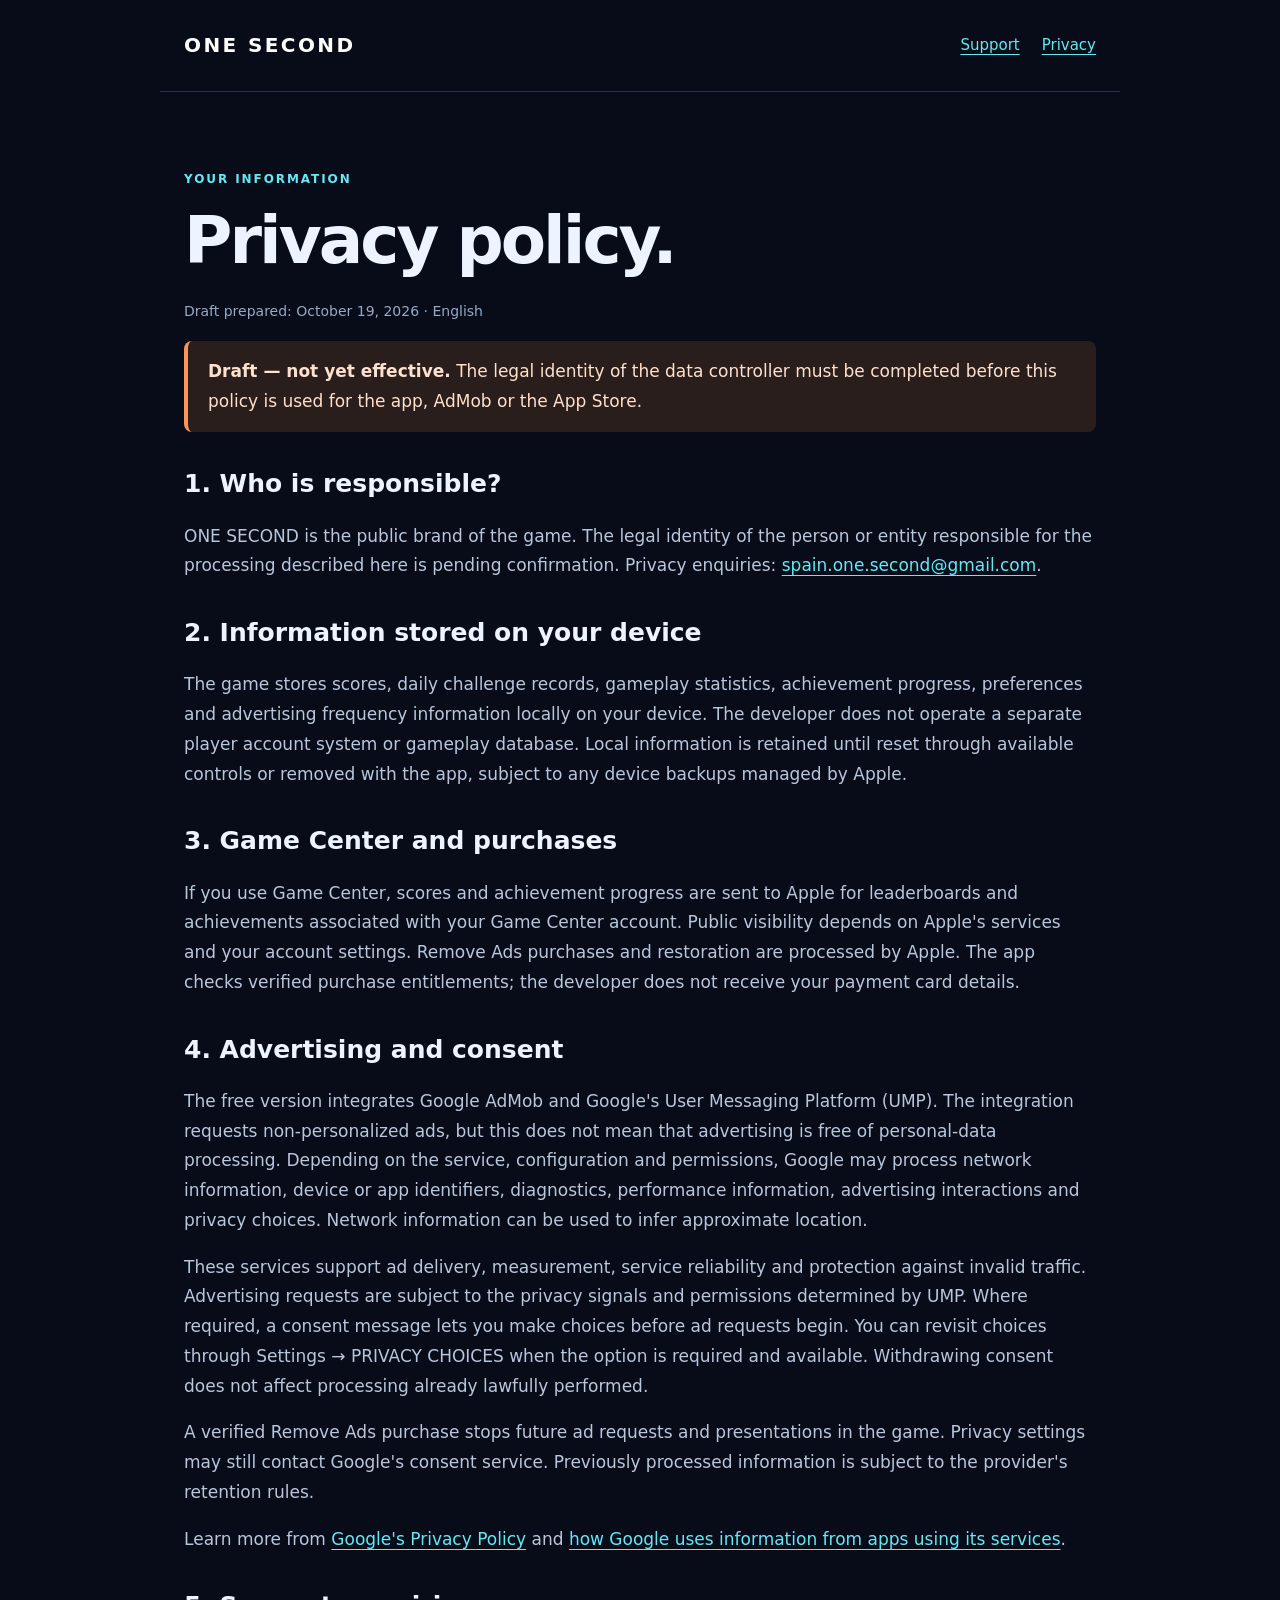
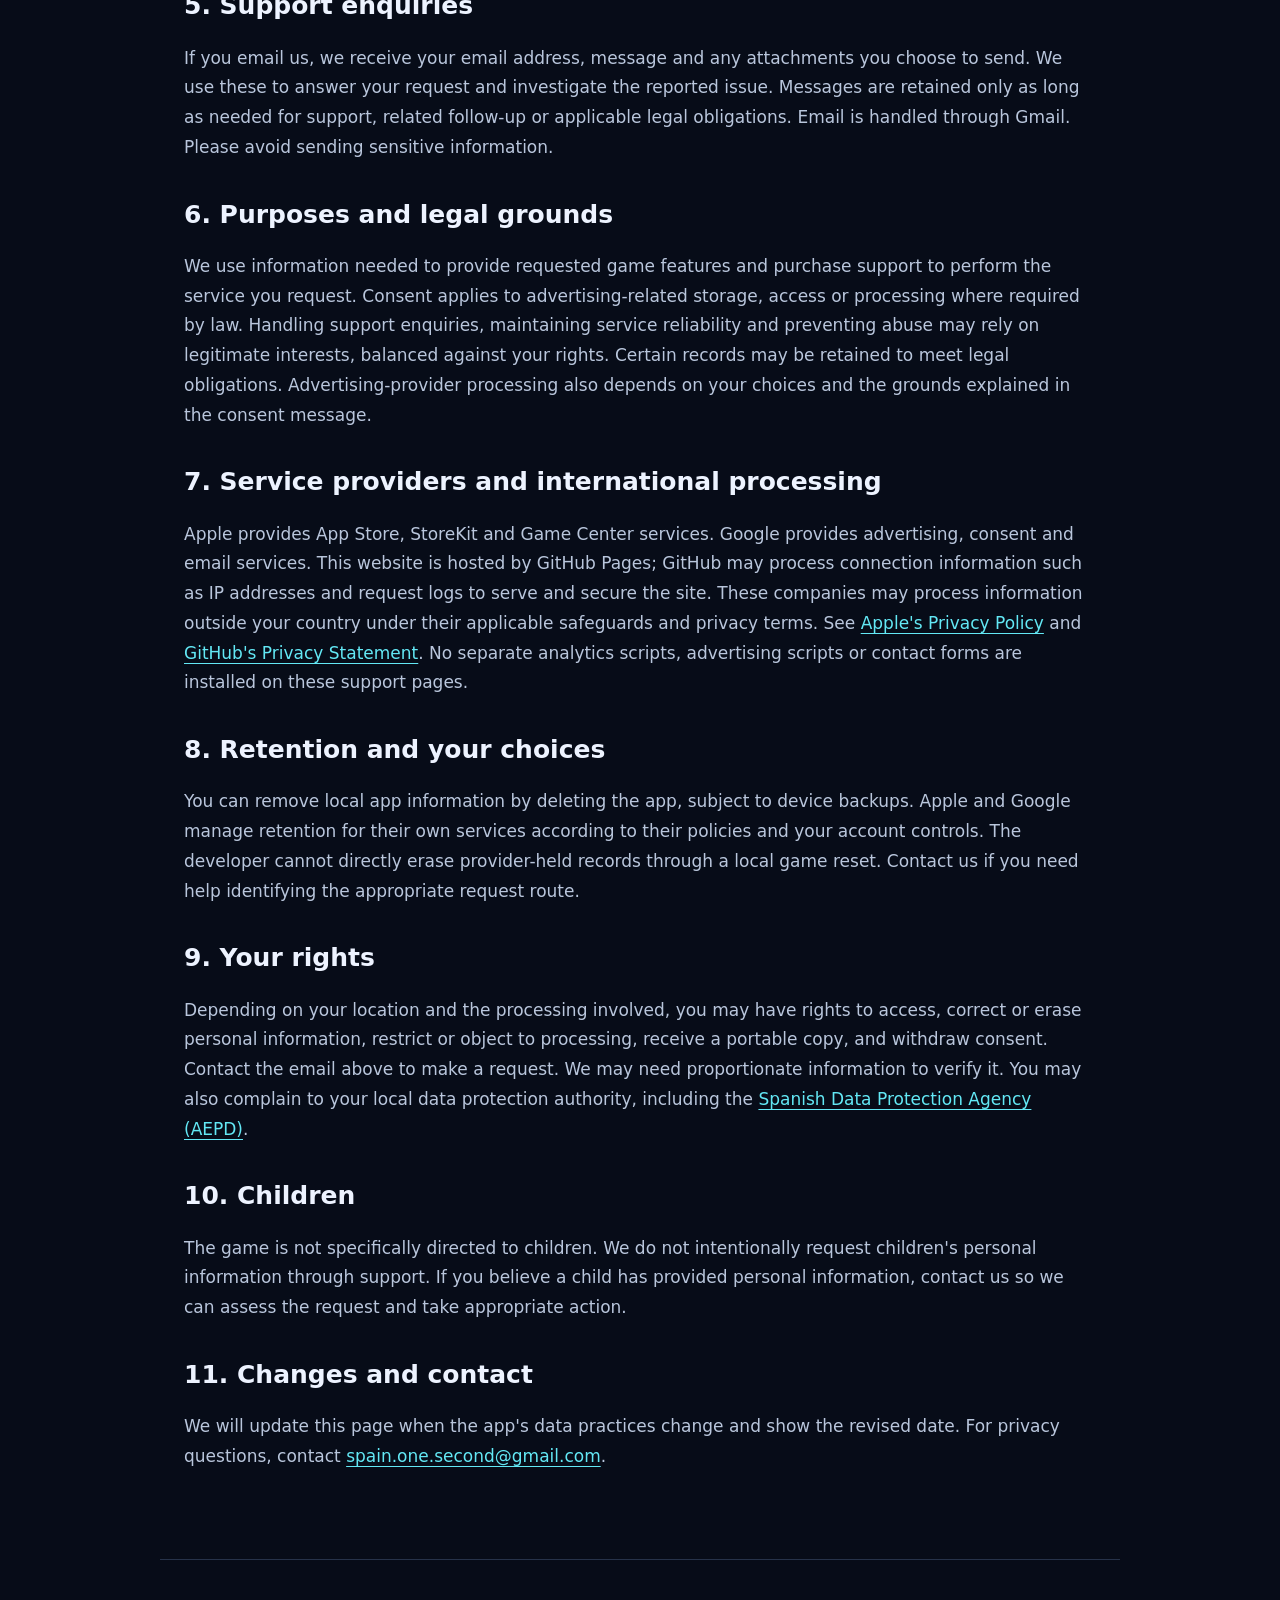
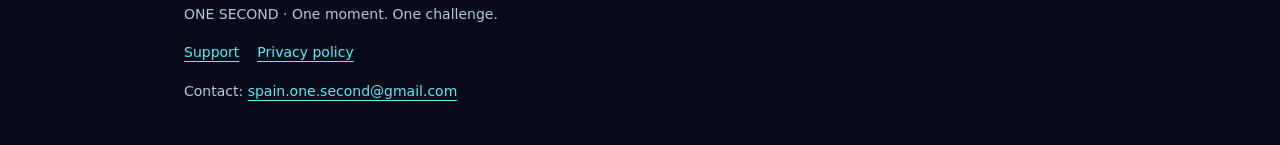
==== privacy.html @ bf3158fc "Add files via upload" ====
<!doctype html>
<html lang="en"><head><meta charset="utf-8"><meta name="viewport" content="width=device-width,initial-scale=1"><meta name="description" content="Privacy policy for ONE SECOND, the quick reflex and mental challenge game for iPhone."><title>Privacy policy · ONE SECOND</title><link rel="stylesheet" href="styles.css"></head><body><header><a class="brand" href="index.html">ONE SECOND</a><nav aria-label="Main navigation"><a href="support.html">Support</a><a href="privacy.html">Privacy</a></nav></header><main><p class="eyebrow">Your information</p><h1>Privacy policy.</h1><p class="meta">Draft prepared: October 19, 2026 · English</p><p class="notice"><strong>Draft — not yet effective.</strong> The legal identity of the data controller must be completed before this policy is used for the app, AdMob or the App Store.</p><h2>1. Who is responsible?</h2><p>ONE SECOND is the public brand of the game. The legal identity of the person or entity responsible for the processing described here is pending confirmation. Privacy enquiries: <a href="mailto:spain.one.second@gmail.com">spain.one.second@gmail.com</a>.</p><h2>2. Information stored on your device</h2><p>The game stores scores, daily challenge records, gameplay statistics, achievement progress, preferences and advertising frequency information locally on your device. The developer does not operate a separate player account system or gameplay database. Local information is retained until reset through available controls or removed with the app, subject to any device backups managed by Apple.</p><h2>3. Game Center and purchases</h2><p>If you use Game Center, scores and achievement progress are sent to Apple for leaderboards and achievements associated with your Game Center account. Public visibility depends on Apple's services and your account settings. Remove Ads purchases and restoration are processed by Apple. The app checks verified purchase entitlements; the developer does not receive your payment card details.</p><h2>4. Advertising and consent</h2><p>The free version integrates Google AdMob and Google's User Messaging Platform (UMP). The integration requests non-personalized ads, but this does not mean that advertising is free of personal-data processing. Depending on the service, configuration and permissions, Google may process network information, device or app identifiers, diagnostics, performance information, advertising interactions and privacy choices. Network information can be used to infer approximate location.</p><p>These services support ad delivery, measurement, service reliability and protection against invalid traffic. Advertising requests are subject to the privacy signals and permissions determined by UMP. Where required, a consent message lets you make choices before ad requests begin. You can revisit choices through Settings → PRIVACY CHOICES when the option is required and available. Withdrawing consent does not affect processing already lawfully performed.</p><p>A verified Remove Ads purchase stops future ad requests and presentations in the game. Privacy settings may still contact Google's consent service. Previously processed information is subject to the provider's retention rules.</p><p>Learn more from <a href="https://policies.google.com/privacy">Google's Privacy Policy</a> and <a href="https://policies.google.com/technologies/partner-sites">how Google uses information from apps using its services</a>.</p><h2>5. Support enquiries</h2><p>If you email us, we receive your email address, message and any attachments you choose to send. We use these to answer your request and investigate the reported issue. Messages are retained only as long as needed for support, related follow-up or applicable legal obligations. Email is handled through Gmail. Please avoid sending sensitive information.</p><h2>6. Purposes and legal grounds</h2><p>We use information needed to provide requested game features and purchase support to perform the service you request. Consent applies to advertising-related storage, access or processing where required by law. Handling support enquiries, maintaining service reliability and preventing abuse may rely on legitimate interests, balanced against your rights. Certain records may be retained to meet legal obligations. Advertising-provider processing also depends on your choices and the grounds explained in the consent message.</p><h2>7. Service providers and international processing</h2><p>Apple provides App Store, StoreKit and Game Center services. Google provides advertising, consent and email services. This website is hosted by GitHub Pages; GitHub may process connection information such as IP addresses and request logs to serve and secure the site. These companies may process information outside your country under their applicable safeguards and privacy terms. See <a href="https://www.apple.com/legal/privacy/">Apple's Privacy Policy</a> and <a href="https://docs.github.com/en/site-policy/privacy-policies/github-general-privacy-statement">GitHub's Privacy Statement</a>. No separate analytics scripts, advertising scripts or contact forms are installed on these support pages.</p><h2>8. Retention and your choices</h2><p>You can remove local app information by deleting the app, subject to device backups. Apple and Google manage retention for their own services according to their policies and your account controls. The developer cannot directly erase provider-held records through a local game reset. Contact us if you need help identifying the appropriate request route.</p><h2>9. Your rights</h2><p>Depending on your location and the processing involved, you may have rights to access, correct or erase personal information, restrict or object to processing, receive a portable copy, and withdraw consent. Contact the email above to make a request. We may need proportionate information to verify it. You may also complain to your local data protection authority, including the <a href="https://www.aepd.es/">Spanish Data Protection Agency (AEPD)</a>.</p><h2>10. Children</h2><p>The game is not specifically directed to children. We do not intentionally request children's personal information through support. If you believe a child has provided personal information, contact us so we can assess the request and take appropriate action.</p><h2>11. Changes and contact</h2><p>We will update this page when the app's data practices change and show the revised date. For privacy questions, contact <a href="mailto:spain.one.second@gmail.com">spain.one.second@gmail.com</a>.</p></main><footer><p>ONE SECOND · One moment. One challenge.</p><a href="support.html">Support</a><a href="privacy.html">Privacy policy</a><p>Contact: <a href="mailto:spain.one.second@gmail.com">spain.one.second@gmail.com</a></p></footer></body></html>
---- styles.css ----
*{box-sizing:border-box}html{color-scheme:dark}body{margin:0;background:#070c18;color:#edf3ff;font:17px/1.75 system-ui,-apple-system,BlinkMacSystemFont,"Segoe UI",sans-serif}a{color:#63e8f5;text-underline-offset:4px}a:focus-visible,summary:focus-visible{outline:3px solid #ff9456;outline-offset:5px}header,main,footer{max-width:960px;margin:auto;padding:28px 24px}header{display:flex;align-items:center;justify-content:space-between;gap:22px;flex-wrap:wrap;border-bottom:1px solid #263249}.brand{font-size:20px;font-weight:850;letter-spacing:.12em;color:#fff;text-decoration:none}nav{display:flex;gap:22px}nav a{font-size:15px}main{padding-top:65px;padding-bottom:70px}.eyebrow{color:#63e8f5;font-weight:750;letter-spacing:.16em;font-size:12px;text-transform:uppercase}h1{font-size:clamp(38px,7vw,66px);line-height:1.05;letter-spacing:-.045em;margin:16px 0 24px}h2{font-size:25px;line-height:1.3;margin-top:36px}p,li{color:#b9c6dc}.lead{font-size:21px;max-width:690px}.card{padding:25px;background:#101a2b;border:1px solid #2b3b54;border-radius:20px;margin:24px 0}.cards{display:grid;grid-template-columns:repeat(auto-fit,minmax(250px,1fr));gap:18px}.cards .card{margin:0}.button{display:inline-block;padding:12px 20px;background:#63e8f5;color:#061321;border-radius:10px;text-decoration:none;font-weight:750;margin-top:12px}.notice{border-left:4px solid #ff9456;padding:16px 20px;background:#291e1b;color:#ffe0cc;border-radius:8px}.meta{font-size:14px;color:#96a9c5}details{border-bottom:1px solid #2b3b54;padding:20px 0}summary{font-size:19px;font-weight:650;cursor:pointer}footer{border-top:1px solid #263249;font-size:14px;color:#96a9c5}footer a{margin-right:18px}ul{padding-left:24px}body{overflow-wrap:anywhere}@media(prefers-reduced-motion:no-preference){a{transition:color .15s}}
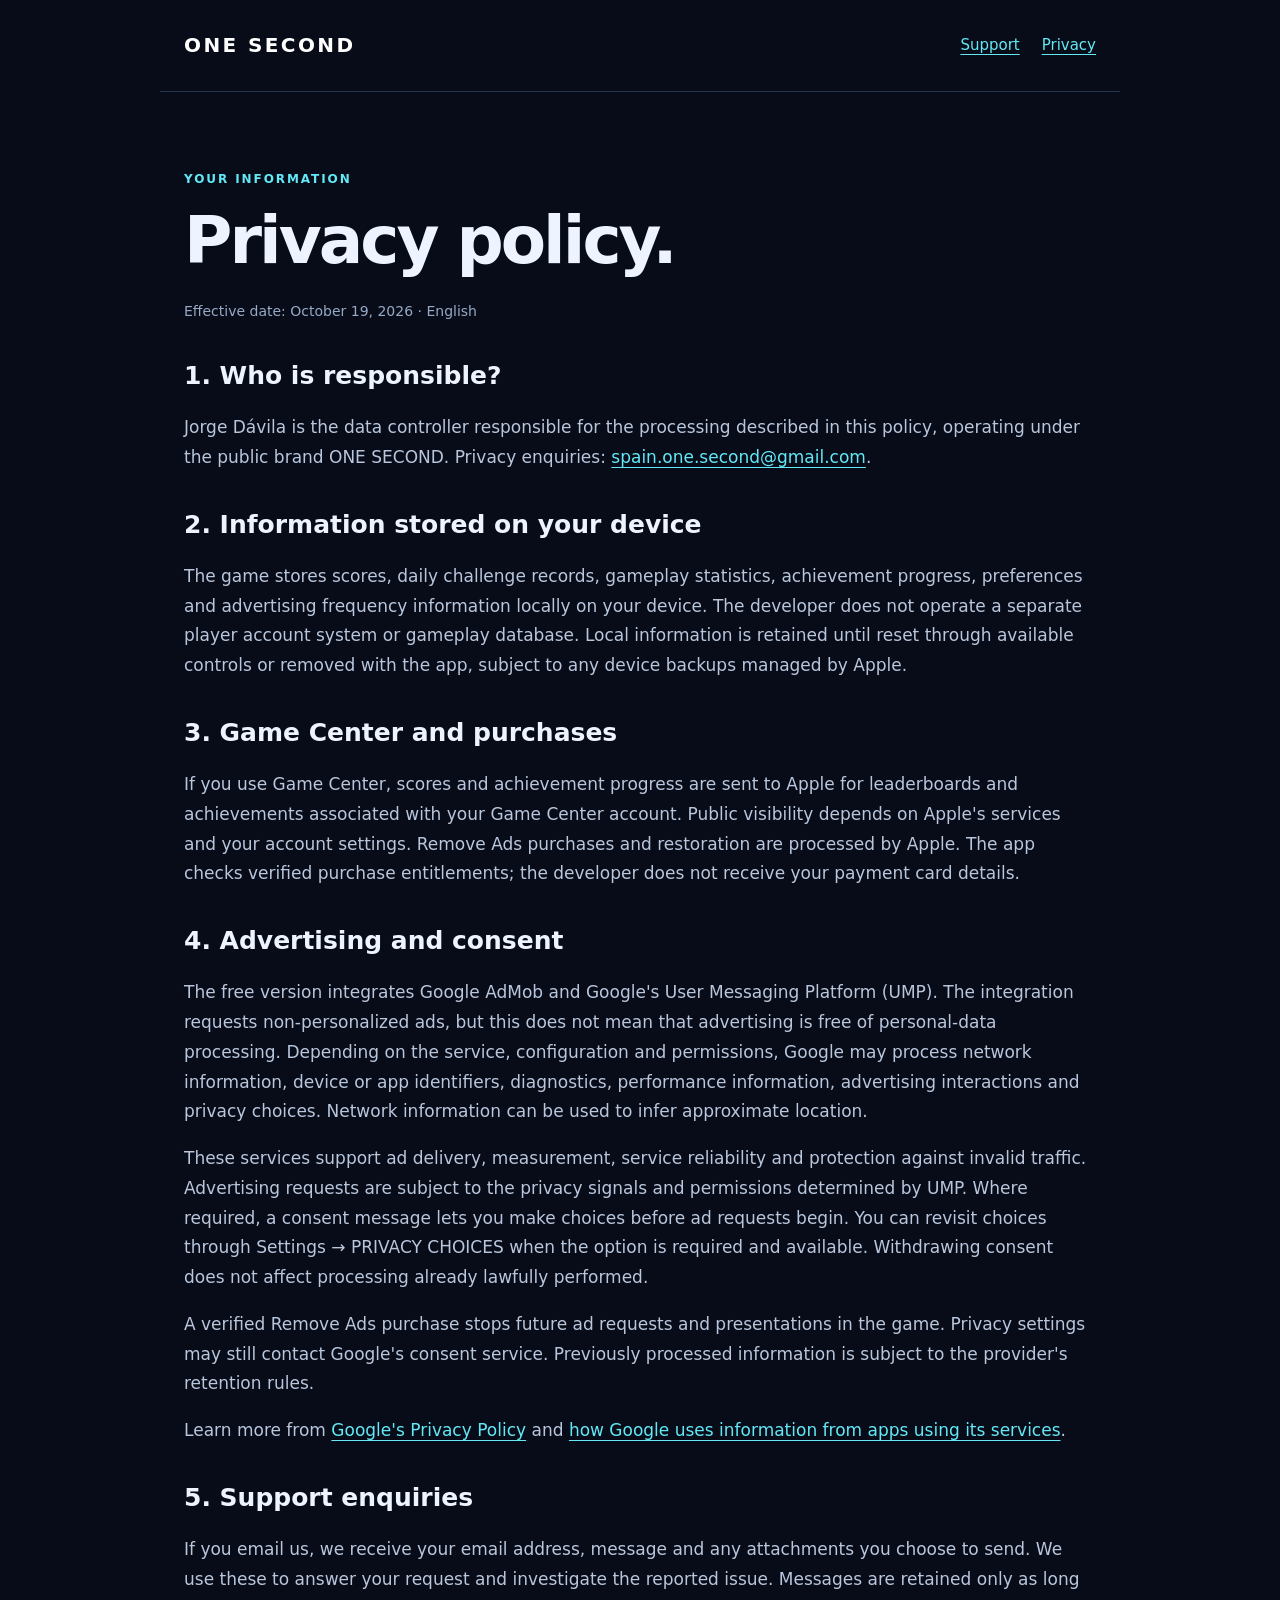
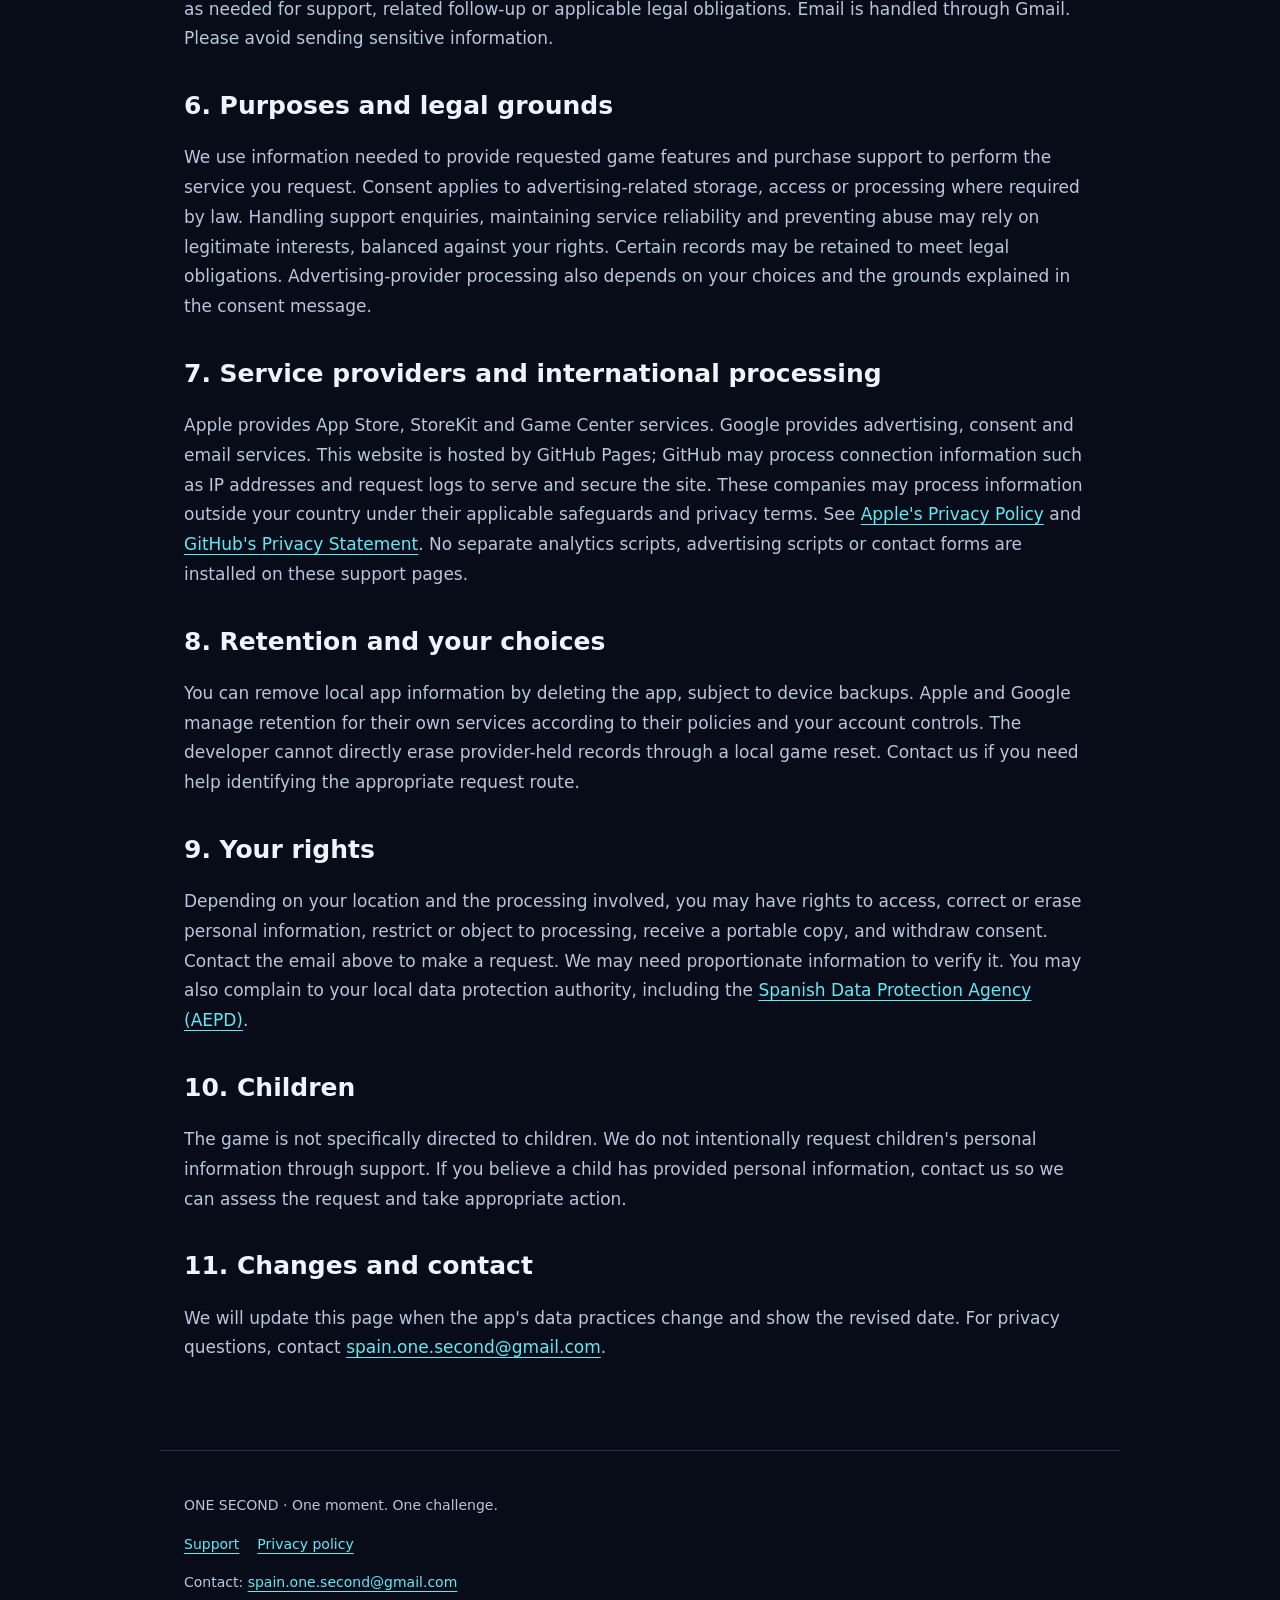
==== commit afeb70ca: "Add files via upload" ====
--- a/privacy.html
+++ b/privacy.html
@@ -1,2 +1,2 @@
 <!doctype html>
-<html lang="en"><head><meta charset="utf-8"><meta name="viewport" content="width=device-width,initial-scale=1"><meta name="description" content="Privacy policy for ONE SECOND, the quick reflex and mental challenge game for iPhone."><title>Privacy policy · ONE SECOND</title><link rel="stylesheet" href="styles.css"></head><body><header><a class="brand" href="index.html">ONE SECOND</a><nav aria-label="Main navigation"><a href="support.html">Support</a><a href="privacy.html">Privacy</a></nav></header><main><p class="eyebrow">Your information</p><h1>Privacy policy.</h1><p class="meta">Draft prepared: October 19, 2026 · English</p><p class="notice"><strong>Draft — not yet effective.</strong> The legal identity of the data controller must be completed before this policy is used for the app, AdMob or the App Store.</p><h2>1. Who is responsible?</h2><p>ONE SECOND is the public brand of the game. The legal identity of the person or entity responsible for the processing described here is pending confirmation. Privacy enquiries: <a href="mailto:spain.one.second@gmail.com">spain.one.second@gmail.com</a>.</p><h2>2. Information stored on your device</h2><p>The game stores scores, daily challenge records, gameplay statistics, achievement progress, preferences and advertising frequency information locally on your device. The developer does not operate a separate player account system or gameplay database. Local information is retained until reset through available controls or removed with the app, subject to any device backups managed by Apple.</p><h2>3. Game Center and purchases</h2><p>If you use Game Center, scores and achievement progress are sent to Apple for leaderboards and achievements associated with your Game Center account. Public visibility depends on Apple's services and your account settings. Remove Ads purchases and restoration are processed by Apple. The app checks verified purchase entitlements; the developer does not receive your payment card details.</p><h2>4. Advertising and consent</h2><p>The free version integrates Google AdMob and Google's User Messaging Platform (UMP). The integration requests non-personalized ads, but this does not mean that advertising is free of personal-data processing. Depending on the service, configuration and permissions, Google may process network information, device or app identifiers, diagnostics, performance information, advertising interactions and privacy choices. Network information can be used to infer approximate location.</p><p>These services support ad delivery, measurement, service reliability and protection against invalid traffic. Advertising requests are subject to the privacy signals and permissions determined by UMP. Where required, a consent message lets you make choices before ad requests begin. You can revisit choices through Settings → PRIVACY CHOICES when the option is required and available. Withdrawing consent does not affect processing already lawfully performed.</p><p>A verified Remove Ads purchase stops future ad requests and presentations in the game. Privacy settings may still contact Google's consent service. Previously processed information is subject to the provider's retention rules.</p><p>Learn more from <a href="https://policies.google.com/privacy">Google's Privacy Policy</a> and <a href="https://policies.google.com/technologies/partner-sites">how Google uses information from apps using its services</a>.</p><h2>5. Support enquiries</h2><p>If you email us, we receive your email address, message and any attachments you choose to send. We use these to answer your request and investigate the reported issue. Messages are retained only as long as needed for support, related follow-up or applicable legal obligations. Email is handled through Gmail. Please avoid sending sensitive information.</p><h2>6. Purposes and legal grounds</h2><p>We use information needed to provide requested game features and purchase support to perform the service you request. Consent applies to advertising-related storage, access or processing where required by law. Handling support enquiries, maintaining service reliability and preventing abuse may rely on legitimate interests, balanced against your rights. Certain records may be retained to meet legal obligations. Advertising-provider processing also depends on your choices and the grounds explained in the consent message.</p><h2>7. Service providers and international processing</h2><p>Apple provides App Store, StoreKit and Game Center services. Google provides advertising, consent and email services. This website is hosted by GitHub Pages; GitHub may process connection information such as IP addresses and request logs to serve and secure the site. These companies may process information outside your country under their applicable safeguards and privacy terms. See <a href="https://www.apple.com/legal/privacy/">Apple's Privacy Policy</a> and <a href="https://docs.github.com/en/site-policy/privacy-policies/github-general-privacy-statement">GitHub's Privacy Statement</a>. No separate analytics scripts, advertising scripts or contact forms are installed on these support pages.</p><h2>8. Retention and your choices</h2><p>You can remove local app information by deleting the app, subject to device backups. Apple and Google manage retention for their own services according to their policies and your account controls. The developer cannot directly erase provider-held records through a local game reset. Contact us if you need help identifying the appropriate request route.</p><h2>9. Your rights</h2><p>Depending on your location and the processing involved, you may have rights to access, correct or erase personal information, restrict or object to processing, receive a portable copy, and withdraw consent. Contact the email above to make a request. We may need proportionate information to verify it. You may also complain to your local data protection authority, including the <a href="https://www.aepd.es/">Spanish Data Protection Agency (AEPD)</a>.</p><h2>10. Children</h2><p>The game is not specifically directed to children. We do not intentionally request children's personal information through support. If you believe a child has provided personal information, contact us so we can assess the request and take appropriate action.</p><h2>11. Changes and contact</h2><p>We will update this page when the app's data practices change and show the revised date. For privacy questions, contact <a href="mailto:spain.one.second@gmail.com">spain.one.second@gmail.com</a>.</p></main><footer><p>ONE SECOND · One moment. One challenge.</p><a href="support.html">Support</a><a href="privacy.html">Privacy policy</a><p>Contact: <a href="mailto:spain.one.second@gmail.com">spain.one.second@gmail.com</a></p></footer></body></html>+<html lang="en"><head><meta charset="utf-8"><meta name="viewport" content="width=device-width,initial-scale=1"><meta name="description" content="Privacy policy for ONE SECOND, the quick reflex and mental challenge game for iPhone."><title>Privacy policy · ONE SECOND</title><link rel="stylesheet" href="styles.css"></head><body><header><a class="brand" href="index.html">ONE SECOND</a><nav aria-label="Main navigation"><a href="support.html">Support</a><a href="privacy.html">Privacy</a></nav></header><main><p class="eyebrow">Your information</p><h1>Privacy policy.</h1><p class="meta">Effective date: October 19, 2026 · English</p><h2>1. Who is responsible?</h2><p>Jorge Dávila is the data controller responsible for the processing described in this policy, operating under the public brand ONE SECOND. Privacy enquiries: <a href="mailto:spain.one.second@gmail.com">spain.one.second@gmail.com</a>.</p><h2>2. Information stored on your device</h2><p>The game stores scores, daily challenge records, gameplay statistics, achievement progress, preferences and advertising frequency information locally on your device. The developer does not operate a separate player account system or gameplay database. Local information is retained until reset through available controls or removed with the app, subject to any device backups managed by Apple.</p><h2>3. Game Center and purchases</h2><p>If you use Game Center, scores and achievement progress are sent to Apple for leaderboards and achievements associated with your Game Center account. Public visibility depends on Apple's services and your account settings. Remove Ads purchases and restoration are processed by Apple. The app checks verified purchase entitlements; the developer does not receive your payment card details.</p><h2>4. Advertising and consent</h2><p>The free version integrates Google AdMob and Google's User Messaging Platform (UMP). The integration requests non-personalized ads, but this does not mean that advertising is free of personal-data processing. Depending on the service, configuration and permissions, Google may process network information, device or app identifiers, diagnostics, performance information, advertising interactions and privacy choices. Network information can be used to infer approximate location.</p><p>These services support ad delivery, measurement, service reliability and protection against invalid traffic. Advertising requests are subject to the privacy signals and permissions determined by UMP. Where required, a consent message lets you make choices before ad requests begin. You can revisit choices through Settings → PRIVACY CHOICES when the option is required and available. Withdrawing consent does not affect processing already lawfully performed.</p><p>A verified Remove Ads purchase stops future ad requests and presentations in the game. Privacy settings may still contact Google's consent service. Previously processed information is subject to the provider's retention rules.</p><p>Learn more from <a href="https://policies.google.com/privacy">Google's Privacy Policy</a> and <a href="https://policies.google.com/technologies/partner-sites">how Google uses information from apps using its services</a>.</p><h2>5. Support enquiries</h2><p>If you email us, we receive your email address, message and any attachments you choose to send. We use these to answer your request and investigate the reported issue. Messages are retained only as long as needed for support, related follow-up or applicable legal obligations. Email is handled through Gmail. Please avoid sending sensitive information.</p><h2>6. Purposes and legal grounds</h2><p>We use information needed to provide requested game features and purchase support to perform the service you request. Consent applies to advertising-related storage, access or processing where required by law. Handling support enquiries, maintaining service reliability and preventing abuse may rely on legitimate interests, balanced against your rights. Certain records may be retained to meet legal obligations. Advertising-provider processing also depends on your choices and the grounds explained in the consent message.</p><h2>7. Service providers and international processing</h2><p>Apple provides App Store, StoreKit and Game Center services. Google provides advertising, consent and email services. This website is hosted by GitHub Pages; GitHub may process connection information such as IP addresses and request logs to serve and secure the site. These companies may process information outside your country under their applicable safeguards and privacy terms. See <a href="https://www.apple.com/legal/privacy/">Apple's Privacy Policy</a> and <a href="https://docs.github.com/en/site-policy/privacy-policies/github-general-privacy-statement">GitHub's Privacy Statement</a>. No separate analytics scripts, advertising scripts or contact forms are installed on these support pages.</p><h2>8. Retention and your choices</h2><p>You can remove local app information by deleting the app, subject to device backups. Apple and Google manage retention for their own services according to their policies and your account controls. The developer cannot directly erase provider-held records through a local game reset. Contact us if you need help identifying the appropriate request route.</p><h2>9. Your rights</h2><p>Depending on your location and the processing involved, you may have rights to access, correct or erase personal information, restrict or object to processing, receive a portable copy, and withdraw consent. Contact the email above to make a request. We may need proportionate information to verify it. You may also complain to your local data protection authority, including the <a href="https://www.aepd.es/">Spanish Data Protection Agency (AEPD)</a>.</p><h2>10. Children</h2><p>The game is not specifically directed to children. We do not intentionally request children's personal information through support. If you believe a child has provided personal information, contact us so we can assess the request and take appropriate action.</p><h2>11. Changes and contact</h2><p>We will update this page when the app's data practices change and show the revised date. For privacy questions, contact <a href="mailto:spain.one.second@gmail.com">spain.one.second@gmail.com</a>.</p></main><footer><p>ONE SECOND · One moment. One challenge.</p><a href="support.html">Support</a><a href="privacy.html">Privacy policy</a><p>Contact: <a href="mailto:spain.one.second@gmail.com">spain.one.second@gmail.com</a></p></footer></body></html>
